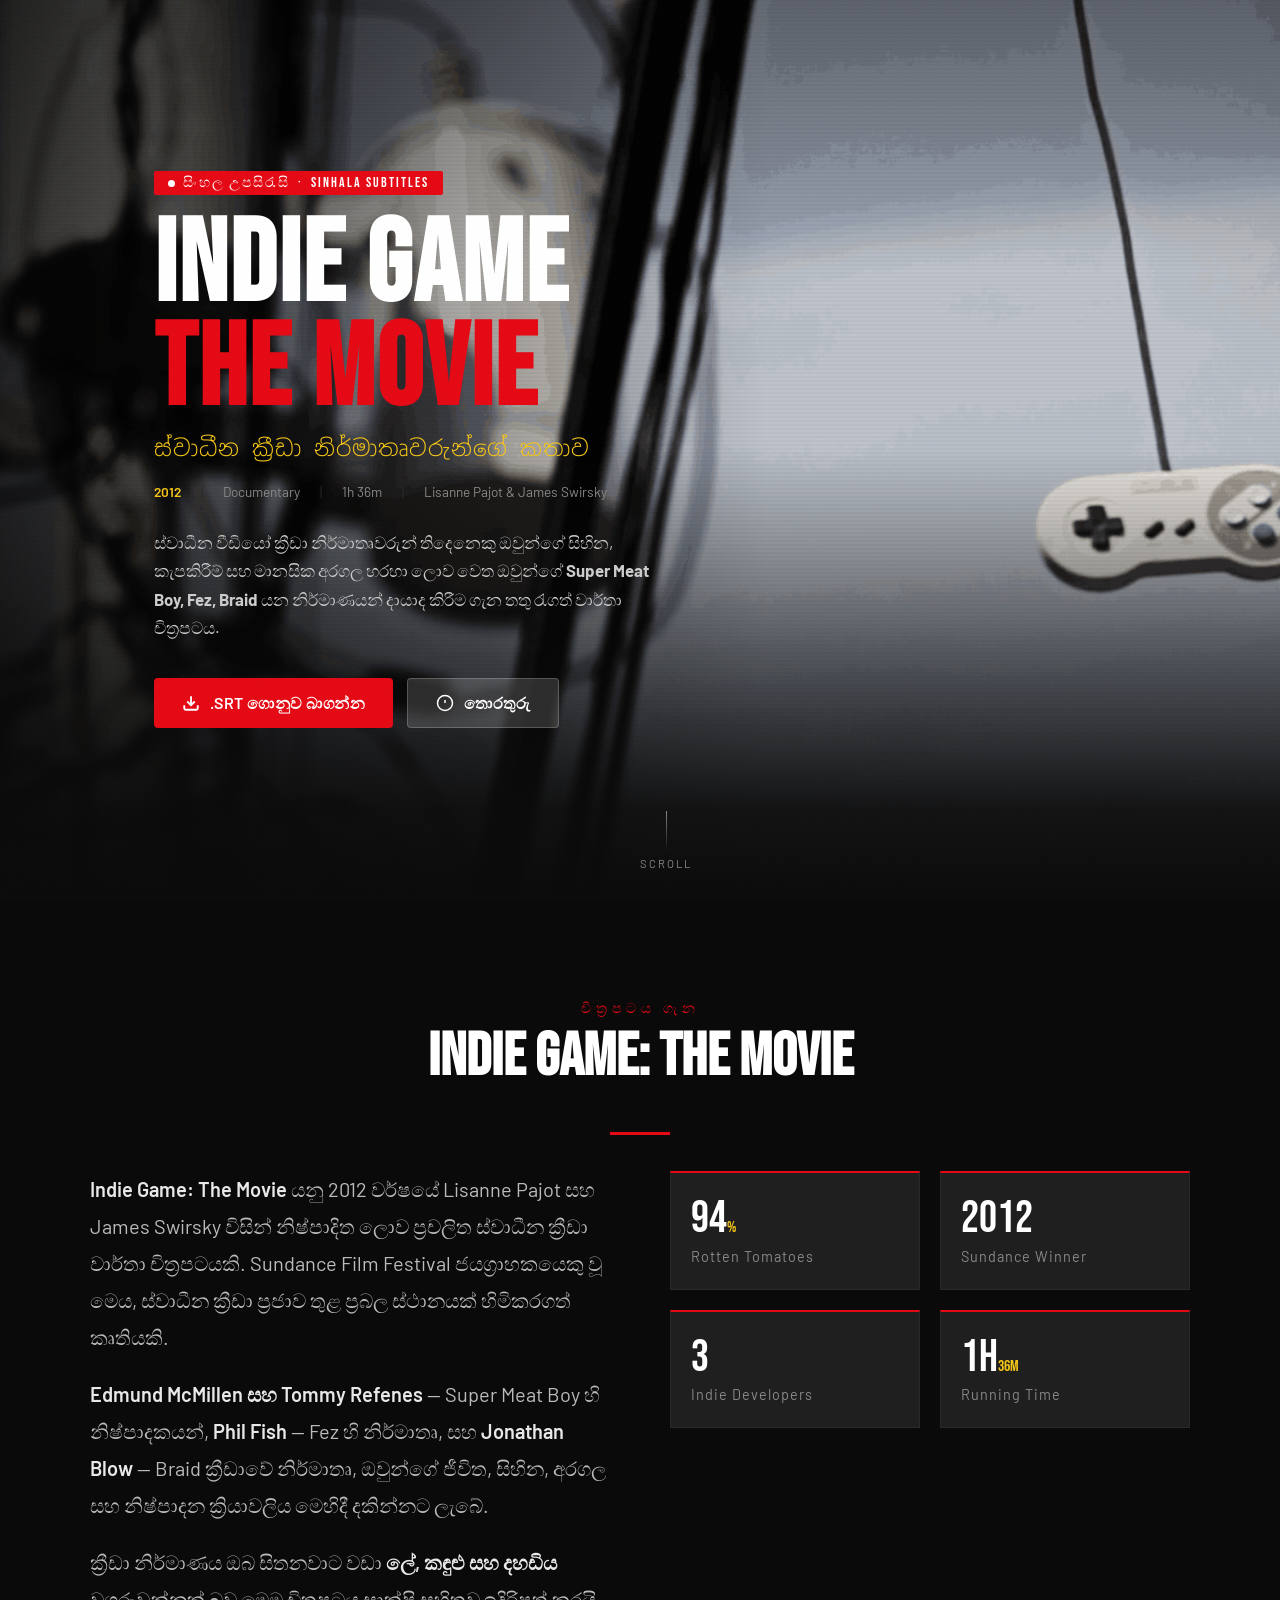
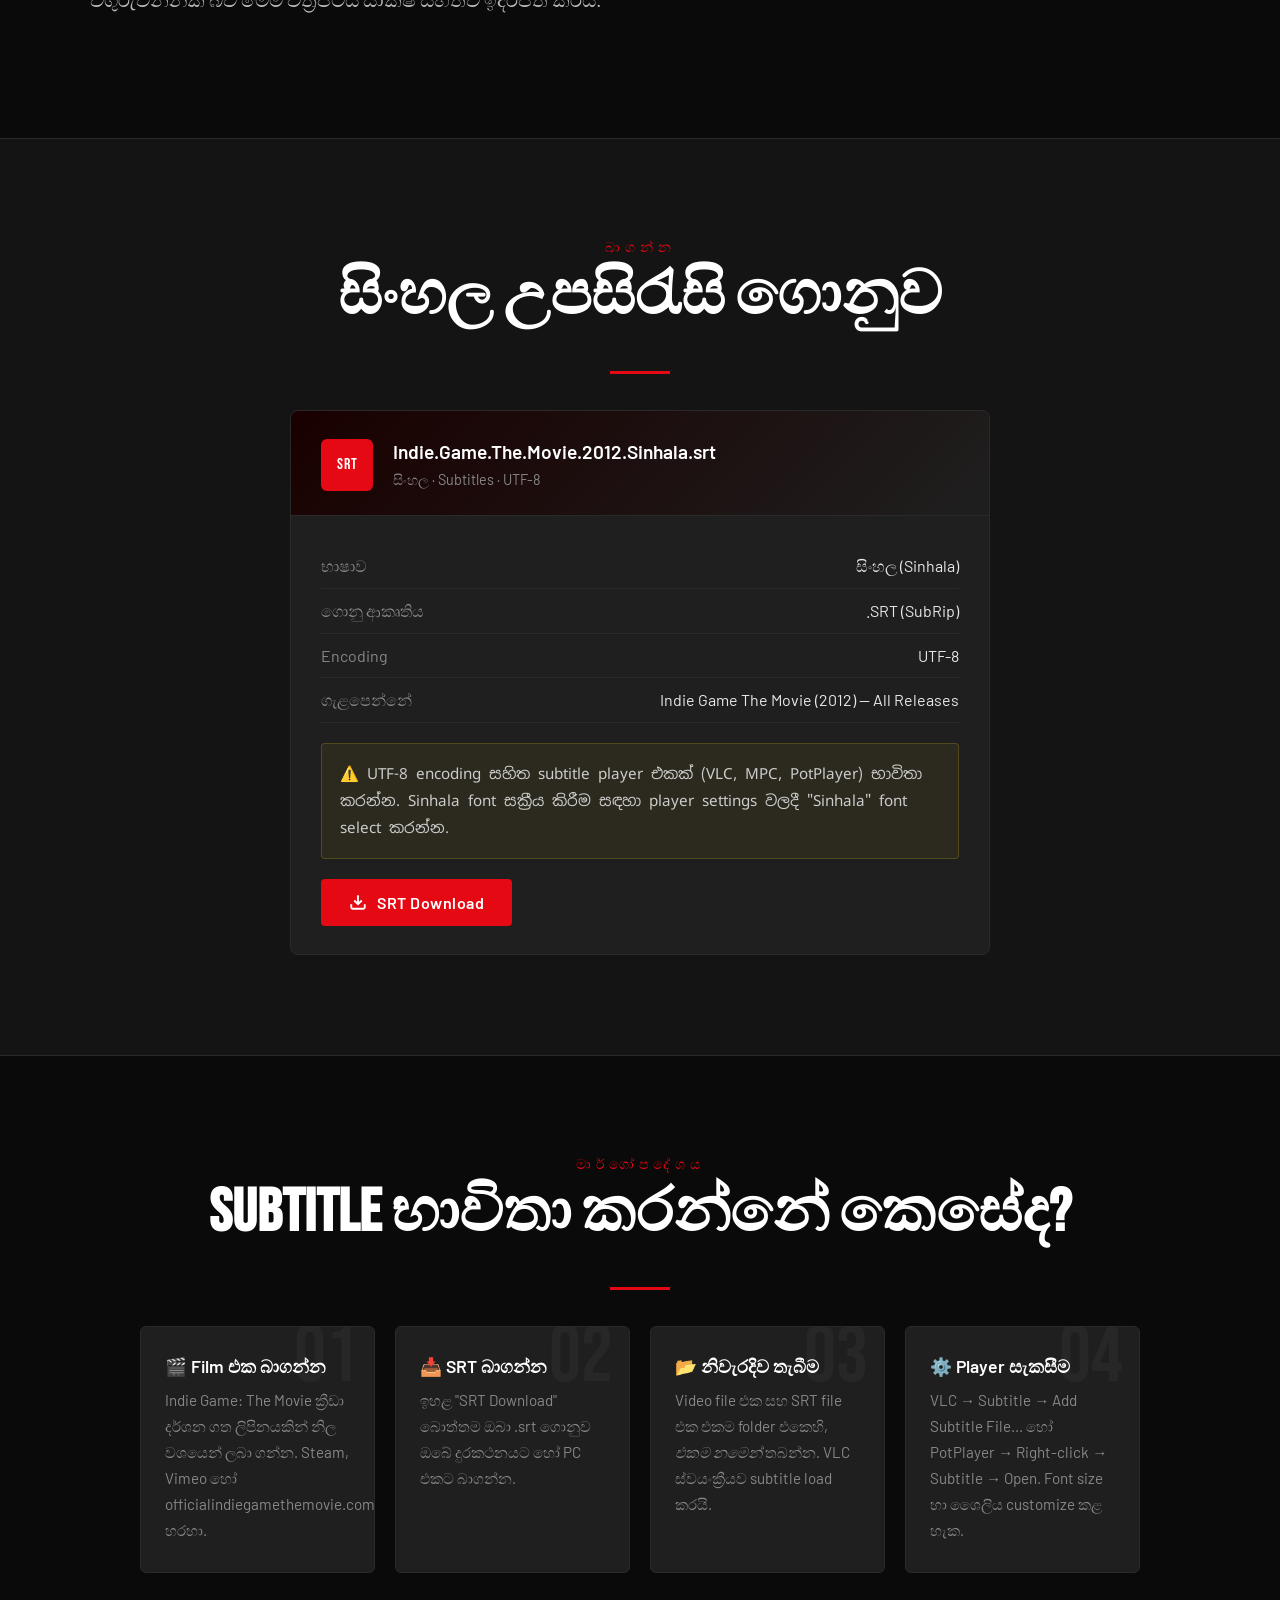
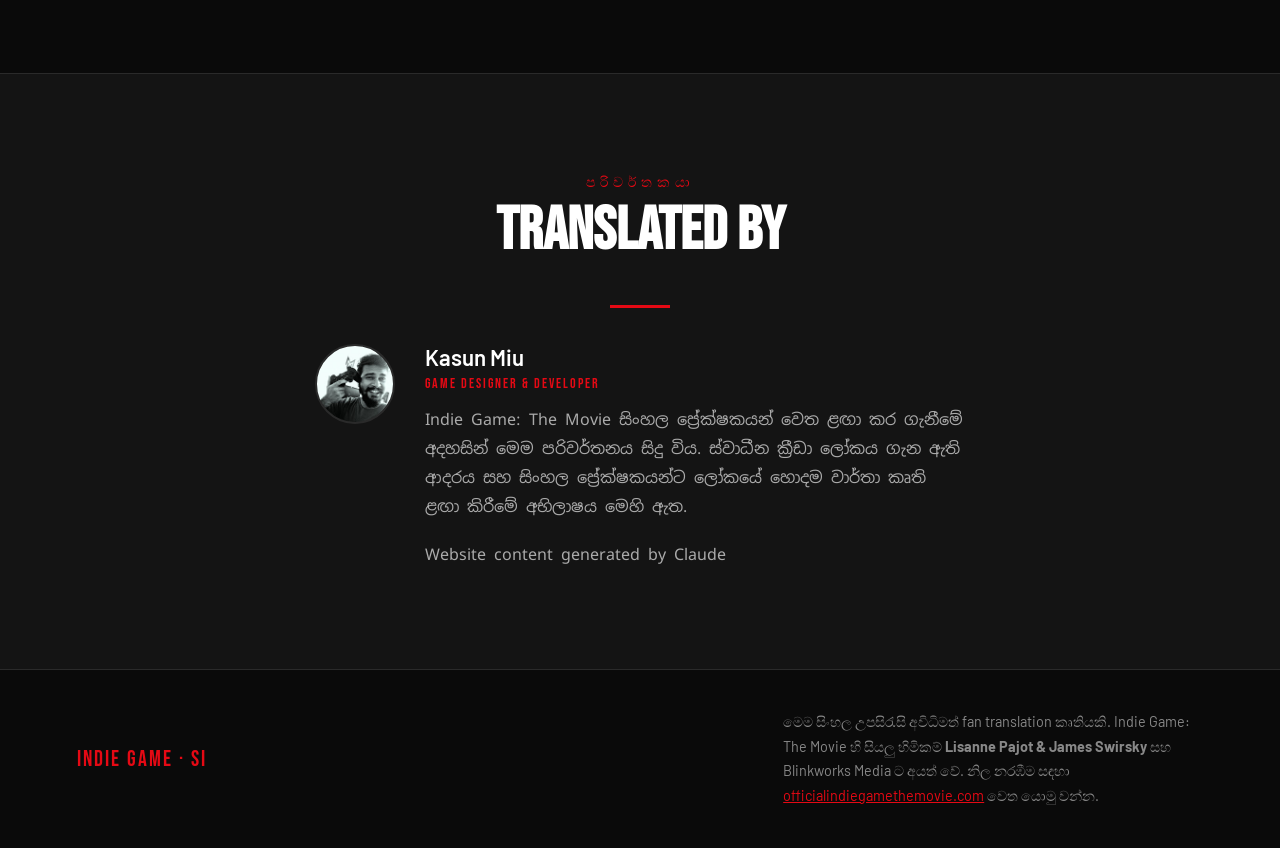
==== index.html @ 9c480d61 "Update" ====
<!DOCTYPE html>
<html lang="si">

<head>
  <meta charset="UTF-8">
  <meta name="viewport" content="width=device-width, initial-scale=1.0">

  <!-- SEO -->
  <meta name="description"
    content="Indie Game: The Movie සිංහල උපසිරැසි බාගන්න. ස්වාධීන ක්‍රීඩා නිර්මාතෘවරුන් පිළිබඳ 2012 ලේඛ චිත්‍රපටයේ සිංහල subtitle ගොනුව නොමිලේ.">
  <meta name="keywords"
    content="Indie Game The Movie, සිංහල උපසිරැසි, sinhala subtitles, srt download, indie game sinhala, Kasun Miu">
  <meta name="author" content="Kasun Miu">
  <meta name="robots" content="index, follow">

  <!-- Open Graph (Google + social previews) -->
  <meta property="og:title" content="Indie Game: The Movie — සිංහල උපසිරැසි">
  <meta property="og:description" content="Indie Game: The Movie සිංහල උපසිරැසි නොමිලේ බාගන්න.">
  <meta property="og:image" content="img/img1.png">
  <meta property="og:type" content="website">
  <meta property="og:url" content="https://your-website-url.com">

  <!-- Canonical -->
  <link rel="canonical" href="https://your-website-url.com">

  <title>Indie Game: The Movie සිංහල උපසිරැසි</title>
  <link
    href="https://fonts.googleapis.com/css2?family=Bebas+Neue&family=Noto+Sans+Sinhala:wght@300;400;600;700&family=Barlow:ital,wght@0,300;0,400;0,600;1,300&display=swap"
    rel="stylesheet">
  <link rel="icon" type="image/png" href="img/fav.png">
  <link href="styles.css" rel="stylesheet">
</head>

<body>
  <!-- ═══ HERO ═══ -->
  <section class="hero">
    <div class="hero-bg"></div>

    <div class="hero-content">
      <div class="badge">
        <span class="badge-dot"></span>
        සිංහල උපසිරැසි &nbsp;·&nbsp; SINHALA SUBTITLES
      </div>

      <h1 class="hero-title">INDIE GAME<br><span>THE MOVIE</span></h1>
      <div class="hero-subtitle-si">ස්වාධීන ක්‍රීඩා නිර්මාතෘවරුන්ගේ කතාව</div>

      <div class="hero-meta">
        <span class="year">2012</span>
        <span class="sep">|</span>
        <span>Documentary</span>
        <span class="sep">|</span>
        <span>1h 36m</span>
        <span class="sep">|</span>
        <span>Lisanne Pajot &amp; James Swirsky</span>
      </div>

      <p class="hero-desc">
        ස්වාධීන වීඩියෝ ක්‍රීඩා නිර්මාතෘවරුන් තිදෙනෙකු ඔවුන්ගේ සිහින,
        කැපකිරීම් සහ මානසික අරගල හරහා ලොව වෙත ඔවුන්ගේ <strong>Super Meat Boy, Fez, Braid</strong> යන නිර්මාණයන් දායාද
        කිරීම ගැන තතු රැගත් වාර්තා චිත්‍රපටය.
      </p>

      <div class="hero-actions">
        <a href="#download" class="btn btn-primary">
          <svg width="18" height="18" viewBox="0 0 24 24" fill="none" stroke="currentColor" stroke-width="2.5">
            <path d="M21 15v4a2 2 0 0 1-2 2H5a2 2 0 0 1-2-2v-4" />
            <polyline points="7 10 12 15 17 10" />
            <line x1="12" y1="15" x2="12" y2="3" />
          </svg>
          .SRT ගොනුව බාගන්න
        </a>
        <a href="#about" class="btn btn-secondary">
          <svg width="18" height="18" viewBox="0 0 24 24" fill="none" stroke="currentColor" stroke-width="2">
            <circle cx="12" cy="12" r="10" />
            <line x1="12" y1="8" x2="12" y2="12" />
            <line x1="12" y1="16" x2="12.01" y2="16" />
          </svg>
          තොරතුරු
        </a>
      </div>
    </div>

    <div class="scroll-hint">
      <div class="scroll-hint-line"></div>
      <span>scroll</span>
    </div>
  </section>

  <!-- ═══ ABOUT ═══ -->
  <section class="about-grid-wrap" id="about" style="padding: clamp(60px,8vw,100px) 6vw; background: var(--bg);">
    <p class="section-label">චිත්‍රපටය ගැන</p>
    <h2 class="section-title">INDIE GAME: THE MOVIE</h2>
    <div class="divider"></div>

    <div class="about-grid">
      <div class="about-text">
        <p>
          <strong>Indie Game: The Movie</strong> යනු 2012 වර්ෂයේ Lisanne Pajot සහ James Swirsky විසින් නිෂ්පාදිත ලොව
          ප්‍රචලිත ස්වාධීන ක්‍රීඩා වාර්තා චිත්‍රපටයකි. Sundance Film Festival ජයග්‍රාහකයෙකු වූ මෙය, ස්වාධීන ක්‍රීඩා
          ප්‍රජාව
          තුළ ප්‍රබල ස්ථානයක් හිමිකරගත් කෘතියකි.
        </p>
        <p>
          <strong>Edmund McMillen සහ Tommy Refenes</strong> — Super Meat Boy හි නිෂ්පාදකයන්, <strong>Phil Fish</strong>
          — Fez හි නිර්මාතෘ, සහ <strong>Jonathan Blow</strong> — Braid ක්‍රීඩාවේ නිර්මාතෘ, ඔවුන්ගේ ජීවිත, සිහින, අරගල සහ
          නිෂ්පාදන ක්‍රියාවලිය මෙහිදී දකින්නට ලැබේ.
        </p>
        <p>
          ක්‍රීඩා නිර්මාණය ඔබ සිතනවාට වඩා <strong>ලේ, කඳුළු සහ දහඩිය</strong> වගුරුවන්නක් බව මෙම
          චිත්‍රපටය සාක්ෂි සහිතව ඉදිරිපත් කරයි.
        </p>
      </div>

      <div class="about-stats">
        <div class="stat-card">
          <div class="stat-number">94<span style="font-size:1rem;color:var(--gold)">%</span></div>
          <div class="stat-label">Rotten Tomatoes</div>
        </div>
        <div class="stat-card">
          <div class="stat-number">2012</div>
          <div class="stat-label">Sundance Winner</div>
        </div>
        <div class="stat-card">
          <div class="stat-number">3</div>
          <div class="stat-label">Indie Developers</div>
        </div>
        <div class="stat-card">
          <div class="stat-number">1h<span style="font-size:1rem;color:var(--gold)">36m</span></div>
          <div class="stat-label">Running Time</div>
        </div>
      </div>
    </div>
  </section>

  <!-- ═══ DOWNLOAD ═══ -->
  <section class="download-section" id="download">
    <p class="section-label">බාගන්න</p>
    <h2 class="section-title">සිංහල උපසිරැසි ගොනුව</h2>
    <div class="divider"></div>

    <div class="download-card">
      <div class="download-header">
        <div class="file-icon">SRT</div>
        <div class="file-info">
          <h3>Indie.Game.The.Movie.2012.Sinhala.srt</h3>
          <span>සිංහල · Subtitles · UTF-8</span>
        </div>
      </div>
      <div class="download-body">
        <div class="download-detail">
          <span class="key">භාෂාව</span>
          <span class="val">සිංහල (Sinhala)</span>
        </div>
        <div class="download-detail">
          <span class="key">ගොනු ආකෘතිය</span>
          <span class="val">.SRT (SubRip)</span>
        </div>
        <div class="download-detail">
          <span class="key">Encoding</span>
          <span class="val">UTF-8</span>
        </div>
        <div class="download-detail">
          <span class="key">ගැළපෙන්නේ</span>
          <span class="val">Indie Game The Movie (2012) — All Releases</span>
        </div>

        <div class="download-notice">
          ⚠️ UTF-8 encoding සහිත subtitle player එකක් (VLC, MPC, PotPlayer) භාවිතා කරන්න. Sinhala font සක්‍රීය කිරීම
          සඳහා player settings වලදී "Sinhala" font select කරන්න.
        </div>

        <div class="download-actions">
          <a href="Indie.Game.The.Movie.2012.Sinhala.srt" download class="btn btn-primary">
            <svg width="18" height="18" viewBox="0 0 24 24" fill="none" stroke="currentColor" stroke-width="2.5">
              <path d="M21 15v4a2 2 0 0 1-2 2H5a2 2 0 0 1-2-2v-4" />
              <polyline points="7 10 12 15 17 10" />
              <line x1="12" y1="15" x2="12" y2="3" />
            </svg>
            SRT Download
          </a>
        </div>
      </div>
    </div>
  </section>

  <!-- ═══ HOW TO USE ═══ -->
  <section id="howto" style="background: var(--bg);">
    <p class="section-label">මාර්ගෝපදේශය</p>
    <h2 class="section-title">SUBTITLE භාවිතා කරන්නේ කෙසේද?</h2>
    <div class="divider"></div>

    <div class="howto-grid">
      <div class="howto-card">
        <h4>🎬 Film එක බාගන්න</h4>
        <p>Indie Game: The Movie ක්‍රීඩා දර්ශන ගත ලිපිනයකින් නිල වශයෙන් ලබා ගන්න. Steam, Vimeo හෝ
          officialindiegamethemovie.com හරහා.</p>
      </div>
      <div class="howto-card">
        <h4>📥 SRT බාගන්න</h4>
        <p>ඉහළ "SRT Download" බොත්තම ඔබා .srt ගොනුව ඔබේ දුරකථනයට හෝ PC එකට බාගන්න.</p>
      </div>
      <div class="howto-card">
        <h4>📂 නිවැරදිව තැබීම</h4>
        <p>Video file එක සහ SRT file එක එකම folder එකෙහි, <em>එකම නමෙන්</em> තබන්න. VLC ස්වයංක්‍රීයව subtitle load කරයි.
        </p>
      </div>
      <div class="howto-card">
        <h4>⚙️ Player සැකසීම</h4>
        <p>VLC → Subtitle → Add Subtitle File... හෝ PotPlayer → Right-click → Subtitle → Open. Font size හා ශෛලිය
          customize කළ හැක.</p>
      </div>
    </div>
  </section>

  <!-- ═══ YOUTUBE SHORTS ═══ -->
<!--   <section class="shorts-section" id="shorts">
    <p class="section-label">YouTube Shorts</p>
    <h2 class="section-title">හොදම දර්ශන &amp; Clips</h2>
    <div class="divider"></div>

    <div class="shorts-grid" id="shortsGrid">

      <a href="https://www.youtube.com/shorts/XXXXXX" target="_blank" class="short-card">
        <img class="short-thumb" src="https://i.ytimg.com/vi/XXXXXX/hq720.jpg" alt="Short title" loading="lazy">
        <div class="short-overlay">
          <div class="short-play">
            <svg width="16" height="16" viewBox="0 0 24 24" fill="white">
              <polygon points="5 3 19 12 5 21 5 3" />
            </svg>
          </div>
          <div class="short-title">ඔබේ Short title</div>
          <div class="short-duration">#1 · 0:58</div>
        </div>
      </a>
  </section> -->

  <!-- ═══ TRANSLATOR ═══ -->
  <section class="translator-section">
    <p class="section-label">පරිවර්තකයා</p>
    <h2 class="section-title">Translated by</h2>
    <div class="divider"></div>

    <div class="translator-card">
      <div class="avatar"></div>
      <div class="translator-info">
        <h3><a href="https://www.youtube.com/@KasunMiu" target="_blank"
            style="color:inherit;text-decoration:none;">Kasun Miu</a></h3>
        <div class="role">Game Designer & Developer</div>
        <p>
          Indie Game: The Movie සිංහල ප්‍රේක්ෂකයන් වෙත ළඟා කර ගැනීමේ අදහසින් මෙම පරිවර්තනය සිදු විය. ස්වාධීන
          ක්‍රීඩා ලෝකය ගැන ඇති ආදරය සහ සිංහල ප්‍රේක්ෂකයන්ට ලෝකයේ හොදම වාර්තා කෘති ළඟා කිරීමේ අභිලාෂය මෙහි ඇත.
        </p>
        <br>
        <p>Website content generated by Claude</p>
      </div>
    </div>
  </section>

  <!-- ═══ FOOTER ═══ -->
  <footer>
    <div class="footer-logo">INDIE GAME · SI</div>
    <p>
      මෙම සිංහල උපසිරැසි අවිධිමත් fan translation කෘතියකි. Indie Game: The Movie හි සියලු හිමිකම් <strong>Lisanne Pajot
        &amp; James Swirsky</strong> සහ Blinkworks Media ට අයත් වේ. නිල නරඹීම සඳහා <a
        href="http://www.officialindiegamethemovie.com" target="_blank"
        style="color:var(--red);">officialindiegamethemovie.com</a> වෙත යොමු වන්න.
    </p>
  </footer>

  <script src="script.js">
  </script>

</body>

</html>
---- styles.css ----
:root {
    --red: #e50914;
    --red-dark: #b20710;
    --gold: #f5c518;
    --bg: #0a0a0a;
    --bg2: #141414;
    --bg3: #1a1a1a;
    --surface: #1f1f1f;
    --text: #e8e8e8;
    --muted: #888;
    --border: #2a2a2a;
  }

  * { margin: 0; padding: 0; box-sizing: border-box; }

  html { scroll-behavior: smooth; }

  body {
    background: var(--bg);
    color: var(--text);
    font-family: 'Barlow', sans-serif;
    overflow-x: hidden;
  }

  /* ─── HERO ─── */
  .hero {
    position: relative;
    min-height: 100vh;
    display: flex;
    align-items: flex-end;
    overflow: hidden;
  }

  .hero-bg {
    position: absolute;
    inset: 0;
    background:
      linear-gradient(to bottom, rgba(0,0,0,0.3) 0%, transparent 30%, transparent 50%, rgba(10,10,10,0.95) 90%, #0a0a0a 100%),
      linear-gradient(to right, rgba(0,0,0,0.8) 0%, transparent 60%),
      url('img/img1.png') center/cover no-repeat;
    background-color: #1a0a0a;
  }

  /* Pixel/scanline overlay for indie vibe */
  .hero-bg::after {
    content: '';
    position: absolute;
    inset: 0;
    background-image: repeating-linear-gradient(
      0deg,
      transparent,
      transparent 2px,
      rgba(0,0,0,0.03) 2px,
      rgba(0,0,0,0.03) 4px
    );
    pointer-events: none;
    z-index: 1;
  }

  .hero-content {
    position: relative;
    z-index: 2;
    padding: 0 6vw 8vh;
    max-width: 800px;
  }

  .badge {
    display: inline-flex;
    align-items: center;
    gap: 8px;
    background: var(--red);
    color: #fff;
    font-family: 'Bebas Neue', sans-serif;
    font-size: 0.85rem;
    letter-spacing: 2px;
    padding: 4px 14px;
    border-radius: 2px;
    margin-bottom: 20px;
    animation: fadeUp 0.8s ease both;
  }

  .badge-dot {
    width: 7px; height: 7px;
    background: #fff;
    border-radius: 50%;
    animation: pulse 2s infinite;
  }

  @keyframes pulse {
    0%, 100% { opacity: 1; transform: scale(1); }
    50% { opacity: 0.4; transform: scale(0.8); }
  }

  .hero-title {
    font-family: 'Bebas Neue', sans-serif;
    font-size: clamp(3.5rem, 9vw, 8rem);
    line-height: 0.9;
    letter-spacing: 2px;
    color: #fff;
    animation: fadeUp 0.8s 0.1s ease both;
  }

  .hero-title span {
    color: var(--red);
  }

  .hero-subtitle-si {
    font-family: 'Noto Sans Sinhala', sans-serif;
    font-size: clamp(1rem, 2.5vw, 1.4rem);
    font-weight: 300;
    color: var(--gold);
    margin-top: 10px;
    letter-spacing: 1px;
    animation: fadeUp 0.8s 0.2s ease both;
  }

  .hero-meta {
    display: flex;
    align-items: center;
    gap: 20px;
    margin: 20px 0 28px;
    font-size: 0.85rem;
    color: var(--muted);
    flex-wrap: wrap;
    animation: fadeUp 0.8s 0.3s ease both;
  }

  .hero-meta .year { color: var(--gold); font-weight: 600; }
  .hero-meta .sep { color: var(--border); }

  .hero-desc {
    font-size: clamp(0.9rem, 1.5vw, 1.05rem);
    line-height: 1.7;
    color: #ccc;
    max-width: 520px;
    margin-bottom: 36px;
    animation: fadeUp 0.8s 0.4s ease both;
  }

  .hero-actions {
    display: flex;
    gap: 14px;
    flex-wrap: wrap;
    animation: fadeUp 0.8s 0.5s ease both;
  }

  .btn {
    display: inline-flex;
    align-items: center;
    gap: 10px;
    padding: 14px 28px;
    font-family: 'Barlow', sans-serif;
    font-size: 1rem;
    font-weight: 600;
    border: none;
    border-radius: 4px;
    cursor: pointer;
    text-decoration: none;
    transition: all 0.2s;
    letter-spacing: 0.5px;
  }

  .btn-primary {
    background: var(--red);
    color: #fff;
  }
  .btn-primary:hover {
    background: var(--red-dark);
    transform: scale(1.03);
  }

  .btn-secondary {
    background: rgba(255,255,255,0.15);
    color: #fff;
    backdrop-filter: blur(8px);
    border: 1px solid rgba(255,255,255,0.2);
  }
  .btn-secondary:hover {
    background: rgba(255,255,255,0.25);
    transform: scale(1.03);
  }

  .btn svg { flex-shrink: 0; }

  @keyframes fadeUp {
    from { opacity: 0; transform: translateY(24px); }
    to { opacity: 1; transform: translateY(0); }
  }

  /* ─── SCROLL INDICATOR ─── */
  .scroll-hint {
    position: absolute;
    bottom: 30px;
    left: 50%;
    transform: translateX(-50%);
    z-index: 3;
    display: flex;
    flex-direction: column;
    align-items: center;
    gap: 6px;
    color: var(--muted);
    font-size: 0.7rem;
    letter-spacing: 2px;
    text-transform: uppercase;
    animation: fadeUp 1s 1s ease both;
  }

  .scroll-hint-line {
    width: 1px;
    height: 40px;
    background: linear-gradient(to bottom, var(--muted), transparent);
    animation: scrollPulse 2s infinite;
  }

  @keyframes scrollPulse {
    0%, 100% { opacity: 1; }
    50% { opacity: 0.3; }
  }

  /* ─── SECTIONS ─── */
  section {
    padding: clamp(60px, 8vw, 100px) 6vw;
  }

  /* Center all non-hero sections */
  section:not(.hero) {
    display: flex;
    flex-direction: column;
    align-items: center;
    text-align: center;
  }

  .section-label {
    font-family: 'Bebas Neue', sans-serif;
    font-size: 0.9rem;
    letter-spacing: 5px;
    color: var(--red);
    text-transform: uppercase;
    margin-bottom: 10px;
  }

  .section-title {
    font-family: 'Bebas Neue', sans-serif;
    font-size: clamp(2.4rem, 5vw, 3.8rem);
    color: #fff;
    margin-bottom: 30px;
    line-height: 1;
  }

  /* ─── ABOUT ─── */
  .about-grid {
    display: grid;
    grid-template-columns: 1fr 1fr;
    gap: 60px;
    align-items: start;
    max-width: 1100px;
    width: 100%;
    text-align: left;
  }

  .about-text p {
    font-size: clamp(1.05rem, 1.6vw, 1.25rem);
    line-height: 1.85;
    color: #bbb;
    margin-bottom: 20px;
  }

  .about-text p strong {
    color: var(--text);
    font-weight: 600;
  }

  .about-stats {
    display: grid;
    grid-template-columns: 1fr 1fr;
    gap: 20px;
  }

  .stat-card {
    background: var(--surface);
    border: 1px solid var(--border);
    border-top: 2px solid var(--red);
    padding: 24px 20px;
    transition: transform 0.2s, border-color 0.2s;
  }

  .stat-card:hover {
    transform: translateY(-4px);
    border-top-color: var(--gold);
  }

  .stat-number {
    font-family: 'Bebas Neue', sans-serif;
    font-size: 2.8rem;
    color: #fff;
    line-height: 1;
  }

  .stat-label {
    font-size: 0.9rem;
    color: var(--muted);
    letter-spacing: 1px;
    margin-top: 6px;
  }

  /* ─── DOWNLOAD ─── */
  .download-section {
    background: var(--bg2);
    border-top: 1px solid var(--border);
    border-bottom: 1px solid var(--border);
  }

  .download-card {
    max-width: 700px;
    width: 100%;
    background: var(--surface);
    border: 1px solid var(--border);
    border-radius: 8px;
    overflow: hidden;
    transition: box-shadow 0.3s;
    text-align: left;
  }

  .download-card:hover {
    box-shadow: 0 0 40px rgba(229,9,20,0.15);
  }

  .download-header {
    background: linear-gradient(135deg, #1a0000, var(--surface));
    padding: 28px 30px 24px;
    border-bottom: 1px solid var(--border);
    display: flex;
    align-items: center;
    gap: 20px;
  }

  .file-icon {
    width: 52px;
    height: 52px;
    background: var(--red);
    border-radius: 6px;
    display: flex;
    align-items: center;
    justify-content: center;
    font-family: 'Bebas Neue', sans-serif;
    font-size: 1rem;
    color: #fff;
    letter-spacing: 1px;
    flex-shrink: 0;
  }

  .file-info h3 {
    font-size: 1.2rem;
    font-weight: 600;
    color: #fff;
    margin-bottom: 6px;
  }

  .file-info span {
    font-size: 0.9rem;
    color: var(--muted);
  }

  .download-body {
    padding: 28px 30px;
  }

  .download-detail {
    display: flex;
    justify-content: space-between;
    padding: 12px 0;
    border-bottom: 1px solid var(--border);
    font-size: 1rem;
  }

  .download-detail:last-of-type { border-bottom: none; }
  .download-detail .key { color: var(--muted); }
  .download-detail .val { color: var(--text); font-weight: 400; }

  .download-notice {
    background: rgba(245,197,24,0.06);
    border: 1px solid rgba(245,197,24,0.2);
    border-radius: 4px;
    padding: 16px 18px;
    margin: 20px 0;
    font-size: 0.95rem;
    color: #ccc;
    font-family: 'Noto Sans Sinhala', sans-serif;
    line-height: 1.8;
  }

  .download-actions {
    display: flex;
    gap: 12px;
    flex-wrap: wrap;
    margin-top: 20px;
  }

  /* ─── SHORTS / YOUTUBE ─── */
  .shorts-section { background: var(--bg); }

  .shorts-grid {
    display: grid;
    grid-template-columns: repeat(auto-fill, minmax(180px, 1fr));
    gap: 16px;
    max-width: 1000px;
    width: 100%;
  }

  .short-card {
    position: relative;
    aspect-ratio: 9/16;
    background: var(--surface);
    border-radius: 8px;
    overflow: hidden;
    cursor: pointer;
    border: 1px solid var(--border);
    transition: transform 0.25s, box-shadow 0.25s;
  }

  .short-card:hover {
    transform: scale(1.04);
    box-shadow: 0 12px 40px rgba(0,0,0,0.6);
    border-color: var(--red);
    z-index: 2;
  }

  .short-thumb {
    width: 100%;
    height: 100%;
    object-fit: cover;
    display: block;
  }

  .short-overlay {
    position: absolute;
    inset: 0;
    background: linear-gradient(to top, rgba(0,0,0,0.85) 0%, transparent 50%);
    display: flex;
    flex-direction: column;
    justify-content: flex-end;
    padding: 14px 12px;
  }

  .short-play {
    width: 44px; height: 44px;
    background: rgba(229,9,20,0.9);
    border-radius: 50%;
    display: flex;
    align-items: center;
    justify-content: center;
    position: absolute;
    top: 50%;
    left: 50%;
    transform: translate(-50%, -50%);
    opacity: 0;
    transition: opacity 0.2s;
  }

  .short-card:hover .short-play { opacity: 1; }

  .short-title {
    font-family: 'Noto Sans Sinhala', sans-serif;
    font-size: 0.75rem;
    color: #fff;
    line-height: 1.4;
  }

  .short-duration {
    font-size: 0.7rem;
    color: var(--muted);
    margin-top: 3px;
  }

  /* Placeholder shorts */
  .short-placeholder {
    width: 100%;
    height: 100%;
    background: linear-gradient(135deg, #1a1a1a, #111);
    display: flex;
    flex-direction: column;
    align-items: center;
    justify-content: center;
    gap: 8px;
    padding: 20px;
  }

  .short-placeholder svg { opacity: 0.3; }
  .short-placeholder span {
    font-size: 0.72rem;
    color: var(--muted);
    text-align: center;
    line-height: 1.4;
    font-family: 'Noto Sans Sinhala', sans-serif;
  }

  .shorts-coming {
    grid-column: 1 / -1;
    background: var(--surface);
    border: 1px dashed var(--border);
    border-radius: 8px;
    padding: 50px 40px;
    text-align: center;
    color: var(--muted);
  }

  .shorts-coming h3 {
    font-family: 'Bebas Neue', sans-serif;
    font-size: 2.2rem;
    color: #fff;
    margin-bottom: 10px;
  }

  .shorts-coming p {
    font-size: 1rem;
    font-family: 'Noto Sans Sinhala', sans-serif;
    line-height: 1.8;
  }

  /* ─── ABOUT TRANSLATOR ─── */
  .translator-section {
    background: var(--bg2);
    border-top: 1px solid var(--border);
  }

  .translator-card {
    max-width: 650px;
    width: 100%;
    display: flex;
    gap: 30px;
    align-items: flex-start;
    text-align: left;
  }

.avatar {
  width: 80px;
  height: 80px;
  border-radius: 50%;
  background: url('img/profile.jpg') center / cover no-repeat;
  flex-shrink: 0;
  border: 2px solid var(--border);
}

  .translator-info h3 {
    font-size: 1.4rem;
    font-weight: 600;
    color: #fff;
    margin-bottom: 6px;
  }

  .translator-info .role {
    font-size: 0.85rem;
    color: var(--red);
    letter-spacing: 2px;
    font-family: 'Bebas Neue', sans-serif;
    text-transform: uppercase;
    margin-bottom: 14px;
  }

  .translator-info p {
    font-size: 1rem;
    color: #aaa;
    line-height: 1.8;
    font-family: 'Noto Sans Sinhala', sans-serif;
  }

  /* ─── HOW TO USE ─── */
  .howto-grid {
    display: grid;
    grid-template-columns: repeat(auto-fit, minmax(220px, 1fr));
    gap: 20px;
    max-width: 1000px;
    width: 100%;
    counter-reset: step;
    text-align: left;
  }

  .howto-card {
    background: var(--surface);
    border: 1px solid var(--border);
    border-radius: 6px;
    padding: 28px 24px;
    counter-increment: step;
    position: relative;
    overflow: hidden;
    transition: border-color 0.2s;
  }

  .howto-card:hover { border-color: var(--red); }

  .howto-card::before {
    content: counter(step, decimal-leading-zero);
    position: absolute;
    top: -10px;
    right: 16px;
    font-family: 'Bebas Neue', sans-serif;
    font-size: 5rem;
    color: rgba(255,255,255,0.04);
    line-height: 1;
    pointer-events: none;
  }

  .howto-card h4 {
    font-weight: 600;
    color: #fff;
    margin-bottom: 10px;
    font-size: 1.1rem;
  }

  .howto-card p {
    font-size: 0.95rem;
    color: #888;
    line-height: 1.7;
  }

  /* ─── FOOTER ─── */
  footer {
    border-top: 1px solid var(--border);
    padding: 40px 6vw;
    display: flex;
    justify-content: space-between;
    align-items: center;
    flex-wrap: gap;
    gap: 20px;
  }

  .footer-logo {
    font-family: 'Bebas Neue', sans-serif;
    font-size: 1.4rem;
    color: var(--red);
    letter-spacing: 2px;
  }

  footer p {
    font-size: 0.9rem;
    color: var(--muted);
    line-height: 1.7;
    max-width: 420px;
  }

  /* ─── RESPONSIVE ─── */
  @media (max-width: 768px) {
    .about-grid { grid-template-columns: 1fr; gap: 40px; }
    .about-stats { grid-template-columns: 1fr 1fr; }
    .translator-card { flex-direction: column; gap: 20px; }
    footer { flex-direction: column; text-align: center; }
    .hero-content { padding: 0 5vw 6vh; }
    .download-header { flex-direction: column; text-align: center; }
    .download-detail { flex-direction: column; gap: 2px; }
    .download-detail .key { font-size: 0.75rem; }
  }

  @media (max-width: 480px) {
    .hero-actions { flex-direction: column; }
    .btn { justify-content: center; }
    .shorts-grid { grid-template-columns: repeat(2, 1fr); }
  }

  /* ─── DIVIDER ─── */
  .divider {
    width: 60px;
    height: 3px;
    background: var(--red);
    margin: 14px 0 36px;
  }

  /* Noise overlay */
  body::after {
    content: '';
    position: fixed;
    inset: 0;
    pointer-events: none;
    z-index: 1000;
    opacity: 0.025;
    background-image: url("data:image/svg+xml,%3Csvg viewBox='0 0 200 200' xmlns='http://www.w3.org/2000/svg'%3E%3Cfilter id='n'%3E%3CfeTurbulence type='fractalNoise' baseFrequency='0.9' numOctaves='4' stitchTiles='stitch'/%3E%3C/filter%3E%3Crect width='100%25' height='100%25' filter='url(%23n)'/%3E%3C/svg%3E");
    background-size: 200px;
  }
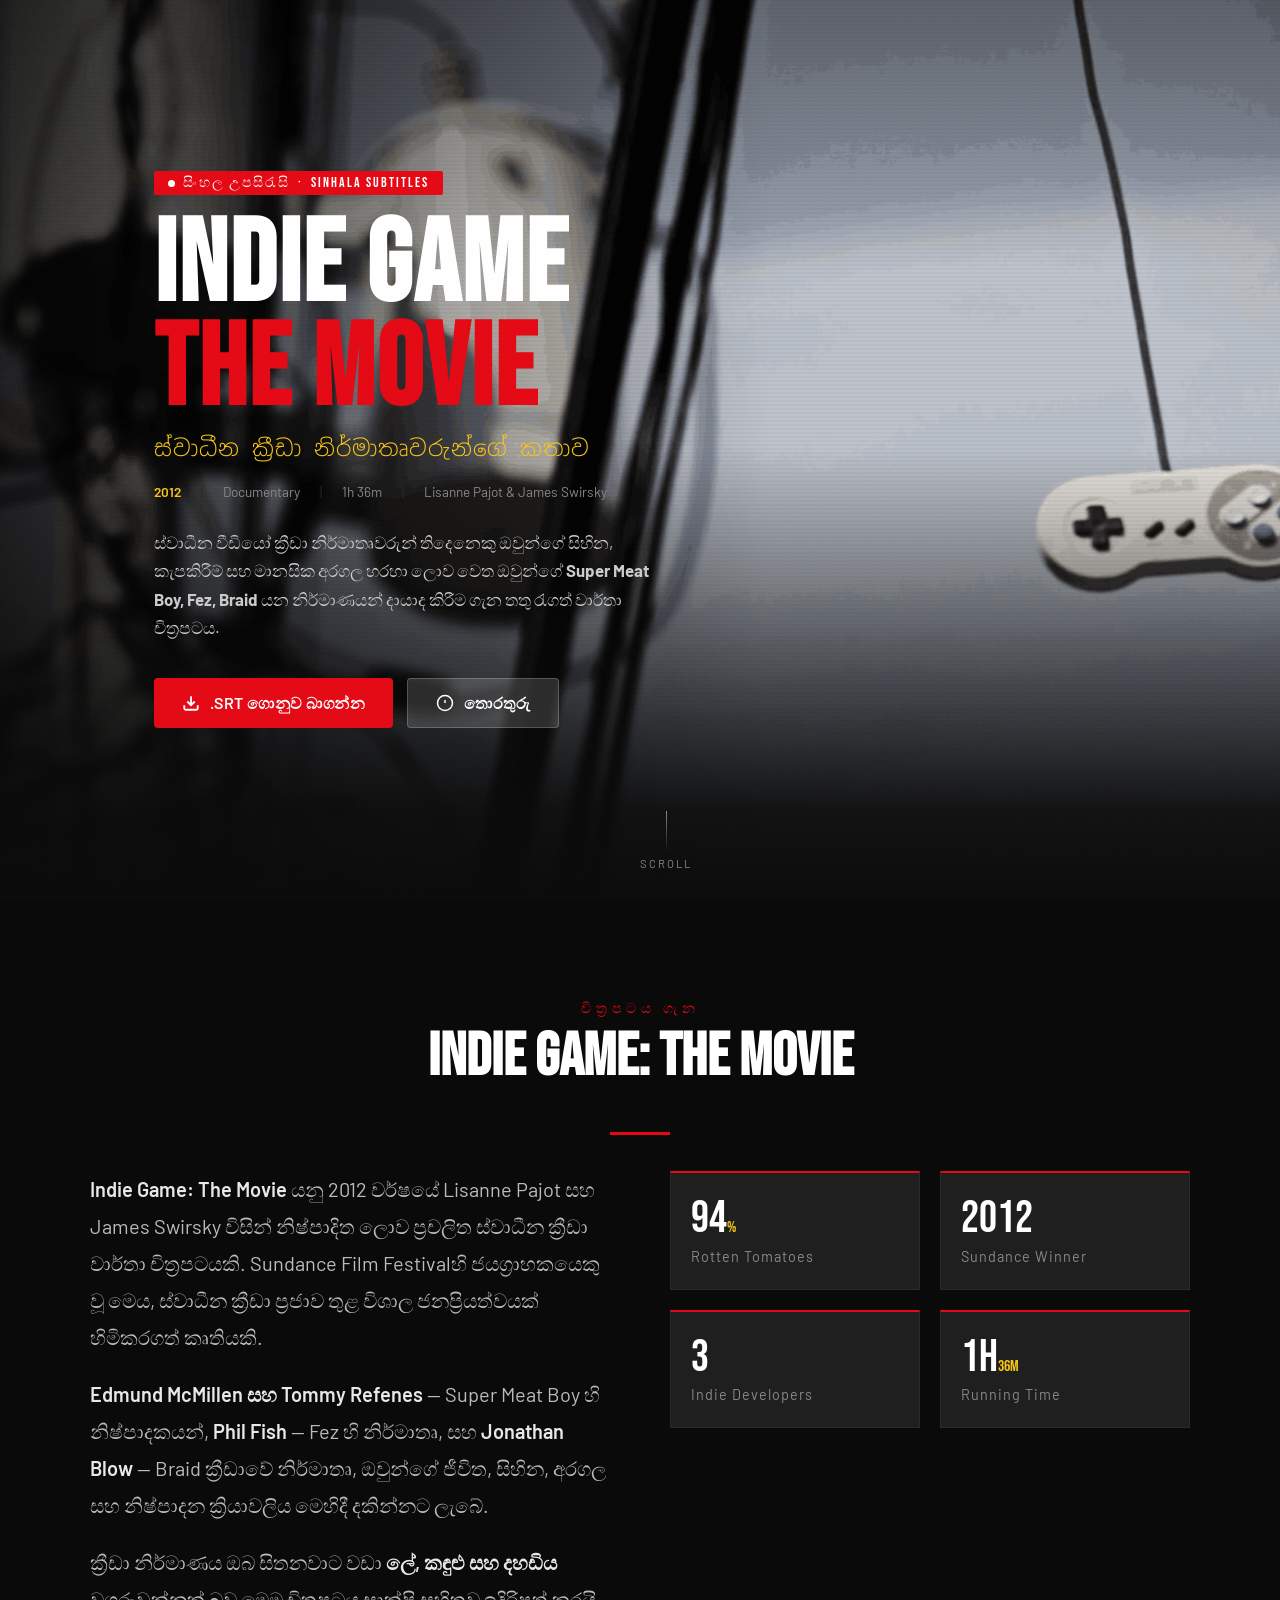
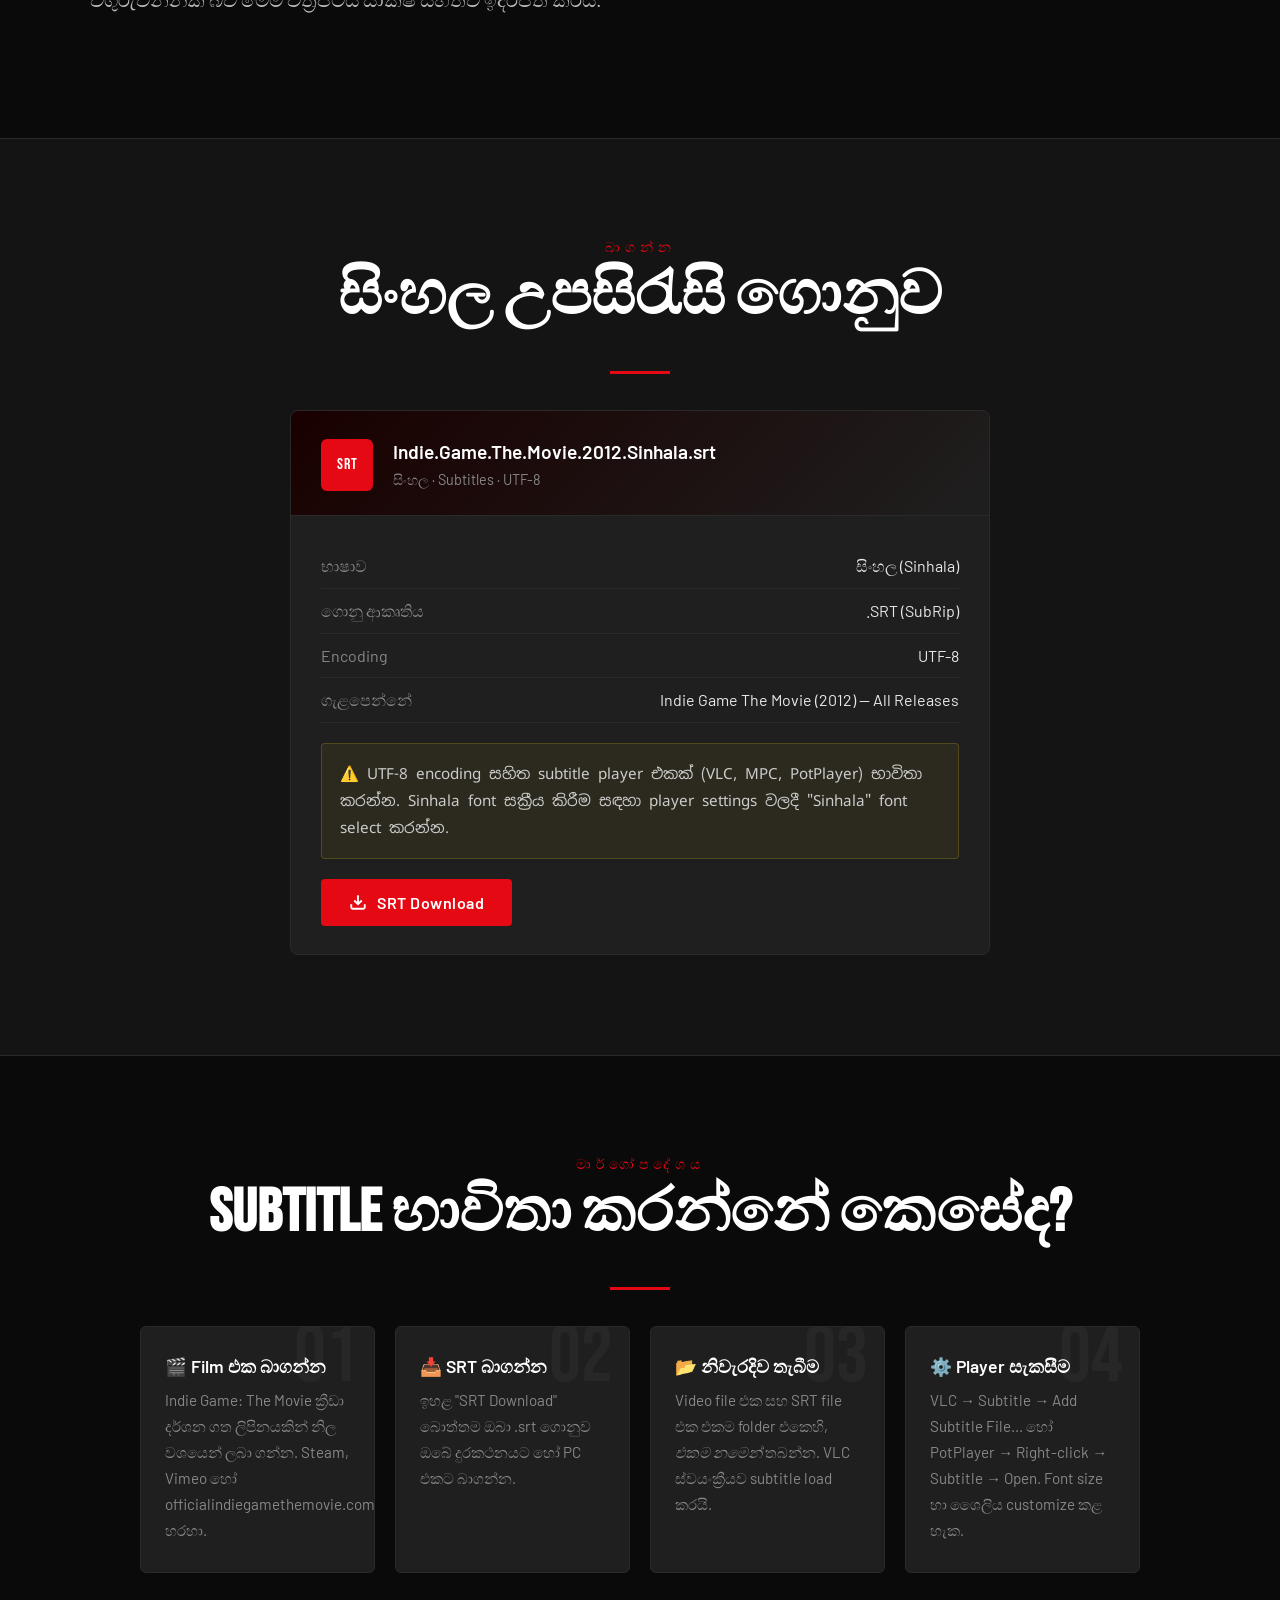
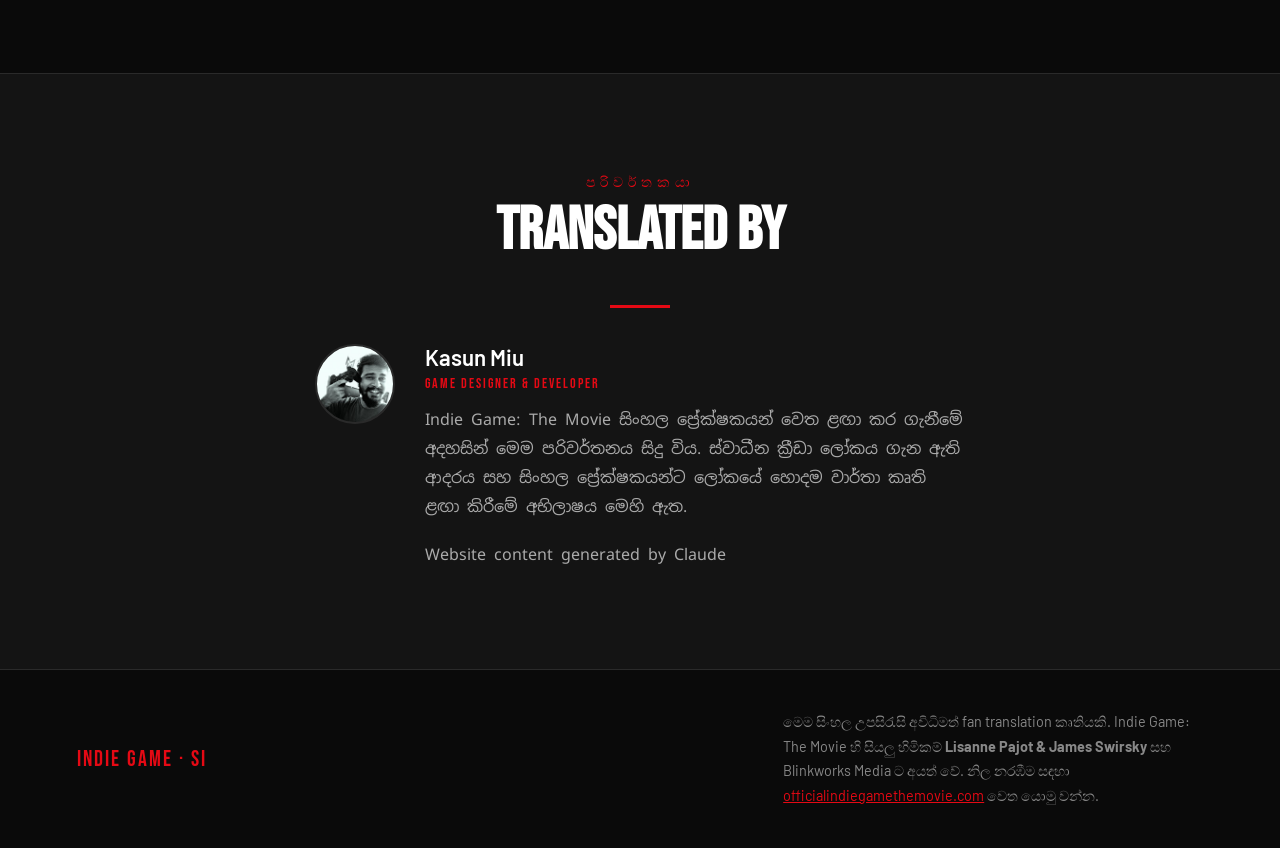
==== commit 9948170f: "Canonical" ====
--- a/index.html
+++ b/index.html
@@ -14,16 +14,16 @@
   <meta name="robots" content="index, follow">
 
   <!-- Open Graph (Google + social previews) -->
-  <meta property="og:title" content="Indie Game: The Movie — සිංහල උපසිරැසි">
+  <meta property="og:title" content="Indie Game: The Movie - සිංහල උපසිරැසි">
   <meta property="og:description" content="Indie Game: The Movie සිංහල උපසිරැසි නොමිලේ බාගන්න.">
   <meta property="og:image" content="img/img1.png">
   <meta property="og:type" content="website">
-  <meta property="og:url" content="https://your-website-url.com">
+  <meta property="og:url" content="https://themiu.github.io/Indie-Game-The-Movie-Sinhala-Sub/">
 
   <!-- Canonical -->
-  <link rel="canonical" href="https://your-website-url.com">
-
-  <title>Indie Game: The Movie සිංහල උපසිරැසි</title>
+  <link rel="canonical" href="https://themiu.github.io/Indie-Game-The-Movie-Sinhala-Sub/">
+
+  <title>Indie Game: The Movie - සිංහල උපසිරැසි</title>
   <link
     href="https://fonts.googleapis.com/css2?family=Bebas+Neue&family=Noto+Sans+Sinhala:wght@300;400;600;700&family=Barlow:ital,wght@0,300;0,400;0,600;1,300&display=swap"
     rel="stylesheet">
@@ -97,9 +97,8 @@
       <div class="about-text">
         <p>
           <strong>Indie Game: The Movie</strong> යනු 2012 වර්ෂයේ Lisanne Pajot සහ James Swirsky විසින් නිෂ්පාදිත ලොව
-          ප්‍රචලිත ස්වාධීන ක්‍රීඩා වාර්තා චිත්‍රපටයකි. Sundance Film Festival ජයග්‍රාහකයෙකු වූ මෙය, ස්වාධීන ක්‍රීඩා
-          ප්‍රජාව
-          තුළ ප්‍රබල ස්ථානයක් හිමිකරගත් කෘතියකි.
+          ප්‍රචලිත ස්වාධීන ක්‍රීඩා වාර්තා චිත්‍රපටයකි. Sundance Film Festivalහි ජයග්‍රාහකයෙකු වූ මෙය, ස්වාධීන ක්‍රීඩා
+          ප්‍රජාව තුළ විශාල ජනප්‍රියත්වයක් හිමිකරගත් කෘතියකි.
         </p>
         <p>
           <strong>Edmund McMillen සහ Tommy Refenes</strong> — Super Meat Boy හි නිෂ්පාදකයන්, <strong>Phil Fish</strong>
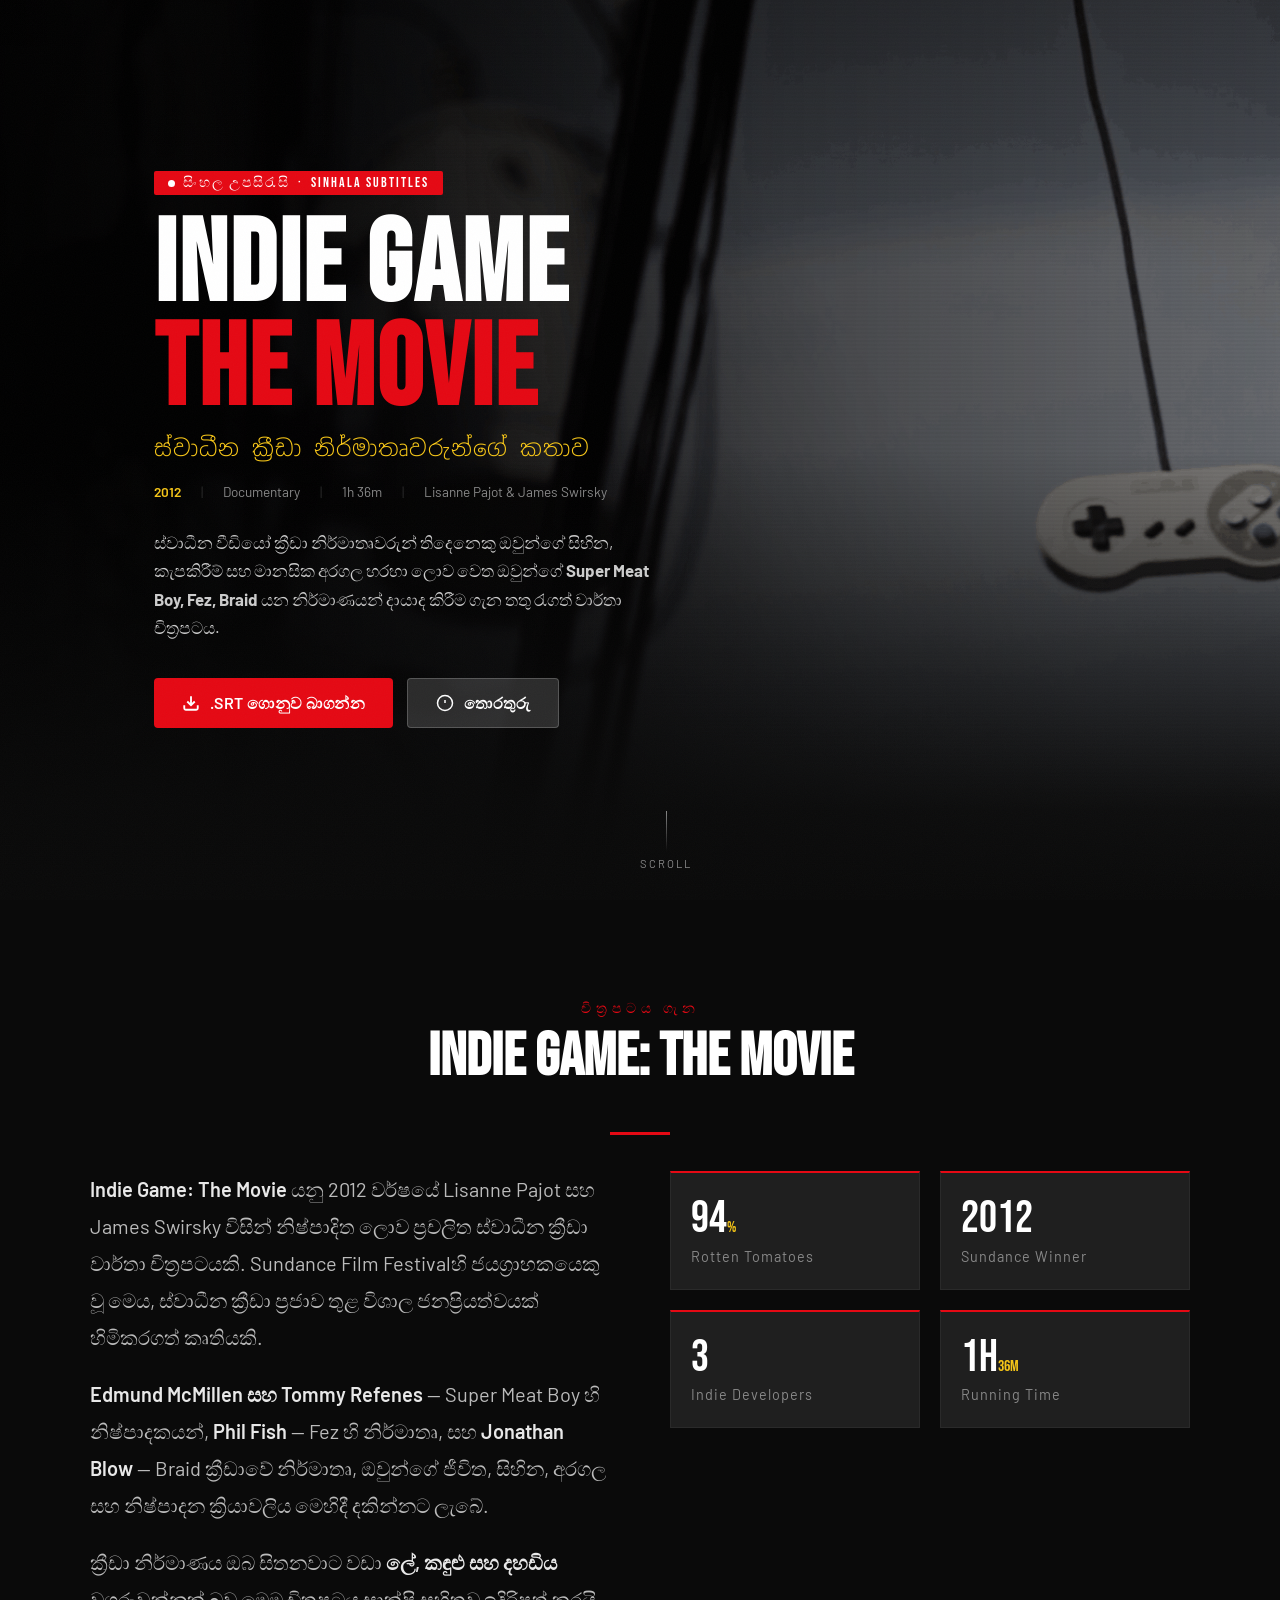
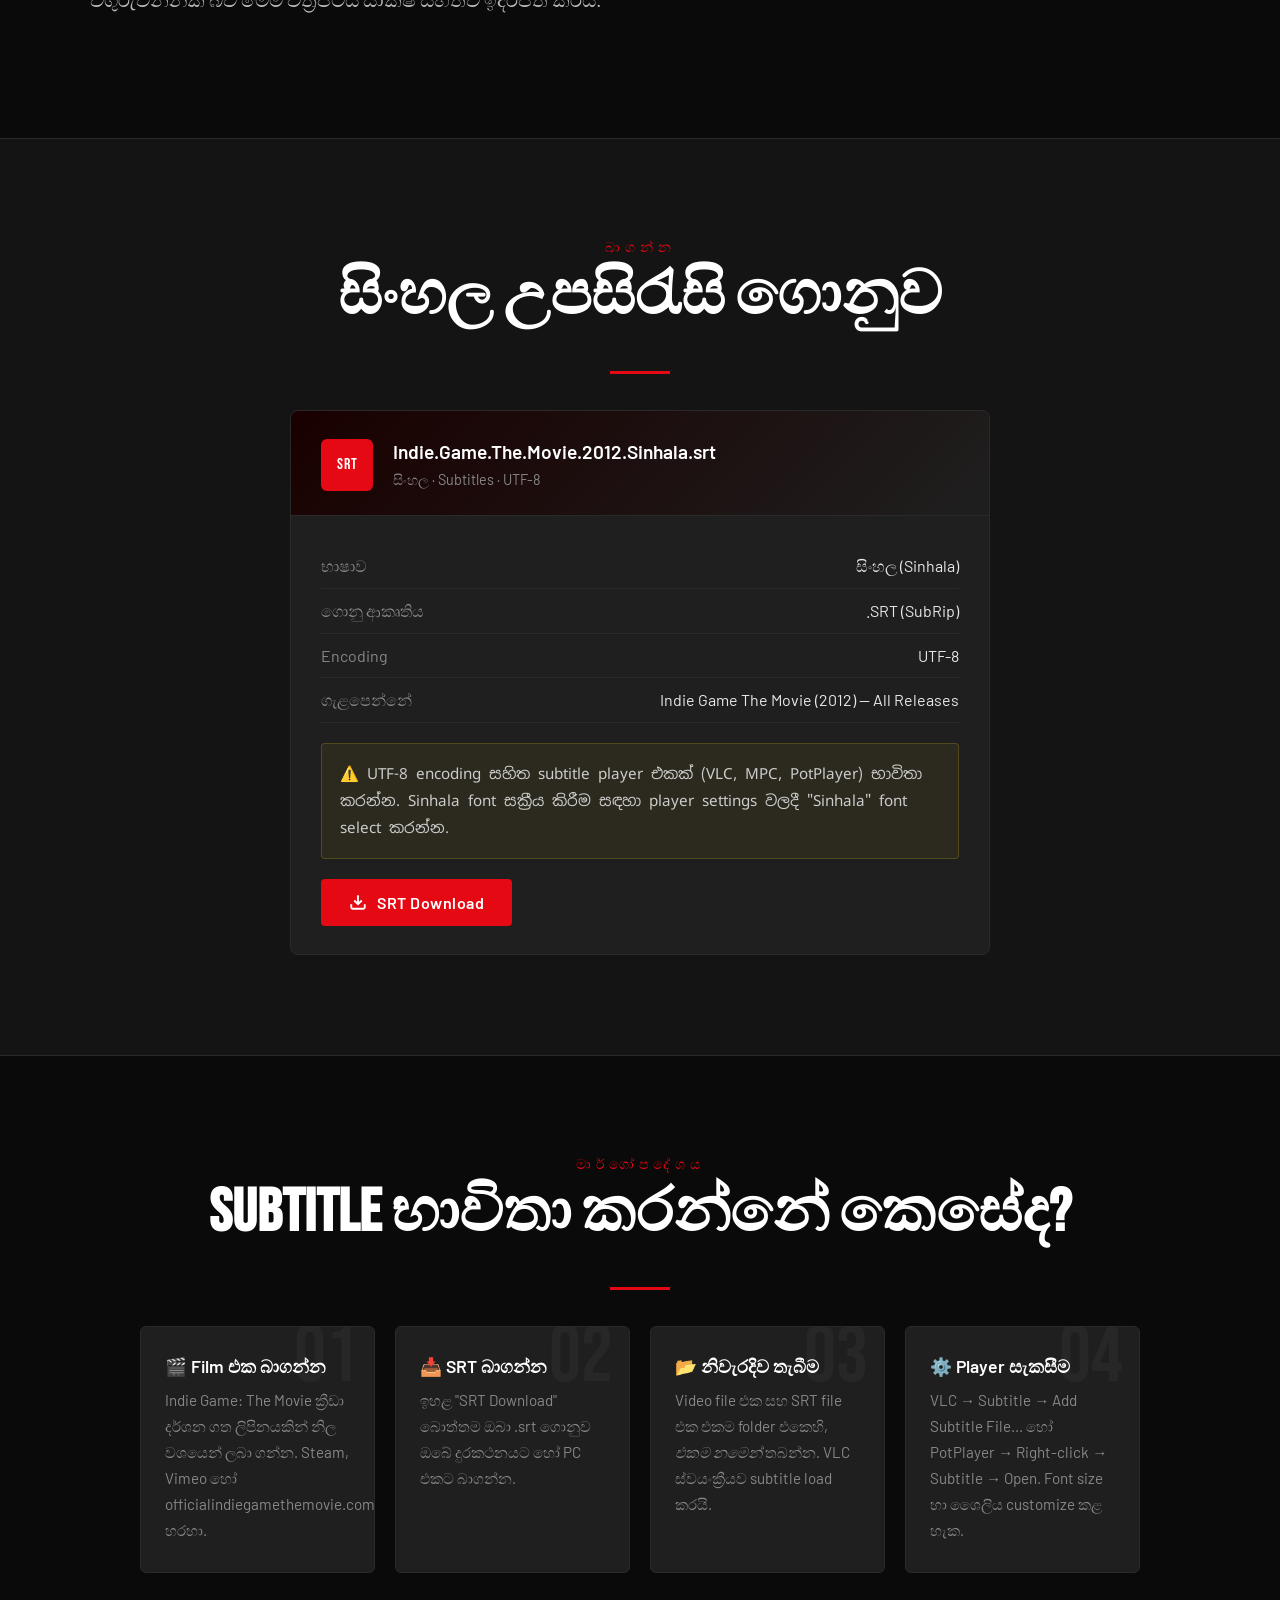
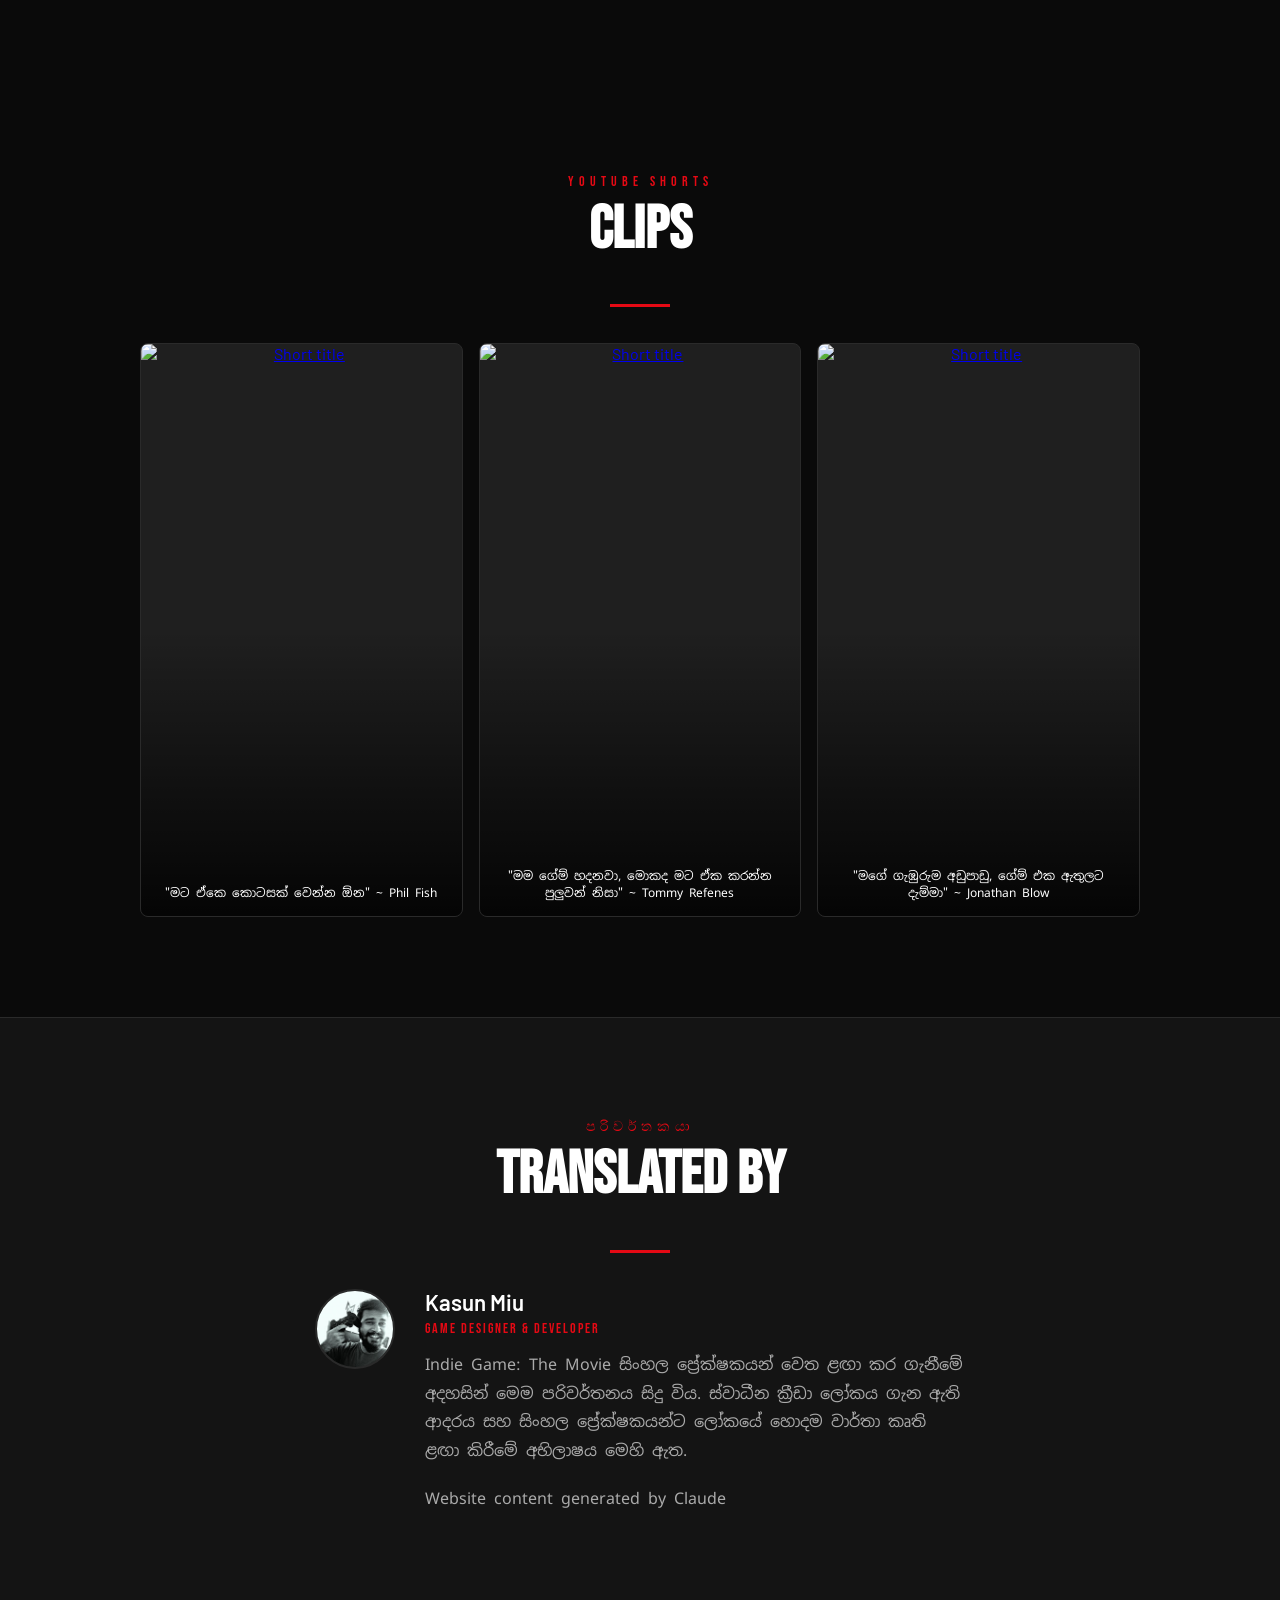
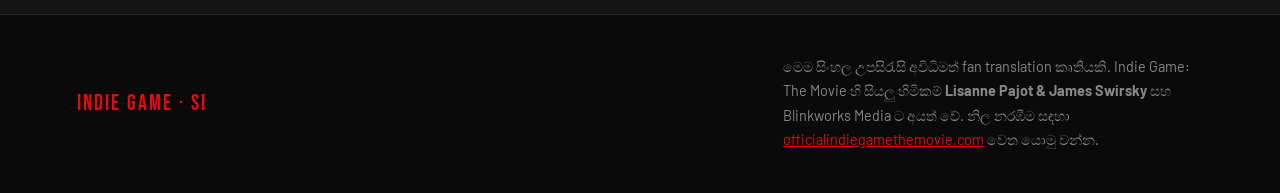
==== commit 27e7d765: "update" ====
--- a/index.html
+++ b/index.html
@@ -213,26 +213,52 @@
   </section>
 
   <!-- ═══ YOUTUBE SHORTS ═══ -->
-<!--   <section class="shorts-section" id="shorts">
+  <section class="shorts-section" id="shorts">
     <p class="section-label">YouTube Shorts</p>
-    <h2 class="section-title">හොදම දර්ශන &amp; Clips</h2>
+    <h2 class="section-title">Clips</h2>
     <div class="divider"></div>
 
     <div class="shorts-grid" id="shortsGrid">
 
-      <a href="https://www.youtube.com/shorts/XXXXXX" target="_blank" class="short-card">
-        <img class="short-thumb" src="https://i.ytimg.com/vi/XXXXXX/hq720.jpg" alt="Short title" loading="lazy">
+      <a href="https://youtube.com/shorts/o7gxKktzOk0?si=bDtTwzr-bfIPhx7p" target="_blank" class="short-card">
+        <img class="short-thumb" src="https://i.ytimg.com/vi/o7gxKktzOk0/oar2.jpg?sqp=-oaymwEoCJUDENAFSFqQAgHyq4qpAxcIARUAAIhC2AEB4gEKCBgQAhgGOAFAAQ==&rs=AOn4CLBIUMDfixz9vY8PfdLanIXsrDx7HA&usqp=CCk" alt="Short title" loading="lazy">
         <div class="short-overlay">
           <div class="short-play">
             <svg width="16" height="16" viewBox="0 0 24 24" fill="white">
               <polygon points="5 3 19 12 5 21 5 3" />
             </svg>
           </div>
-          <div class="short-title">ඔබේ Short title</div>
-          <div class="short-duration">#1 · 0:58</div>
+          <div class="short-title">"මට ඒකෙ කොටසක් වෙන්න ඕන" ~ Phil Fish</div>
+          <!-- <div class="short-duration">#1 · 0:58</div> -->
         </div>
       </a>
-  </section> -->
+
+       <a href="https://youtube.com/shorts/D1UkXfQP2-0?si=Qq2j5YY9EzsYDJzZ" target="_blank" class="short-card">
+        <img class="short-thumb" src="https://i.ytimg.com/vi/D1UkXfQP2-0/oar2.jpg?sqp=-oaymwEoCJUDENAFSFqQAgHyq4qpAxcIARUAAIhC2AEB4gEKCBgQAhgGOAFAAQ==&rs=AOn4CLA7Vr_znMGFaQznPYjSJIJQcCKYlA&usqp=CCk" alt="Short title" loading="lazy">
+        <div class="short-overlay">
+          <div class="short-play">
+            <svg width="16" height="16" viewBox="0 0 24 24" fill="white">
+              <polygon points="5 3 19 12 5 21 5 3" />
+            </svg>
+          </div>
+          <div class="short-title">"මම ගේම් හදනවා, මොකද මට ඒක කරන්න පුලුවන් නිසා" ~ Tommy Refenes</div>
+          <!-- <div class="short-duration">#1 · 0:58</div> -->
+        </div>
+      </a>
+
+       <a href="https://youtube.com/shorts/9iNOXxRNEp4?si=oh_cAd65q1S_fQM4" target="_blank" class="short-card">
+        <img class="short-thumb" src="https://i.ytimg.com/vi/9iNOXxRNEp4/oar2.jpg?sqp=-oaymwEoCJUDENAFSFqQAgHyq4qpAxcIARUAAIhC2AEB4gEKCBgQAhgGOAFAAQ==&rs=AOn4CLC_uw8rai0SDuvzlq4fkk38REvY3g&usqp=CCk" alt="Short title" loading="lazy">
+        <div class="short-overlay">
+          <div class="short-play">
+            <svg width="16" height="16" viewBox="0 0 24 24" fill="white">
+              <polygon points="5 3 19 12 5 21 5 3" />
+            </svg>
+          </div>
+          <div class="short-title">"මගේ ගැඹුරුම අඩුපාඩු, ගේම් එක ඇතුලට දැම්මා" ~ Jonathan Blow</div>
+          <!-- <div class="short-duration">#1 · 0:58</div> -->
+        </div>
+      </a>
+  </section>
 
   <!-- ═══ TRANSLATOR ═══ -->
   <section class="translator-section">
--- a/styles.css
+++ b/styles.css
@@ -401,7 +401,7 @@
 
   .shorts-grid {
     display: grid;
-    grid-template-columns: repeat(auto-fill, minmax(180px, 1fr));
+    grid-template-columns: repeat(auto-fill, minmax(250px, 1fr));
     gap: 16px;
     max-width: 1000px;
     width: 100%;
